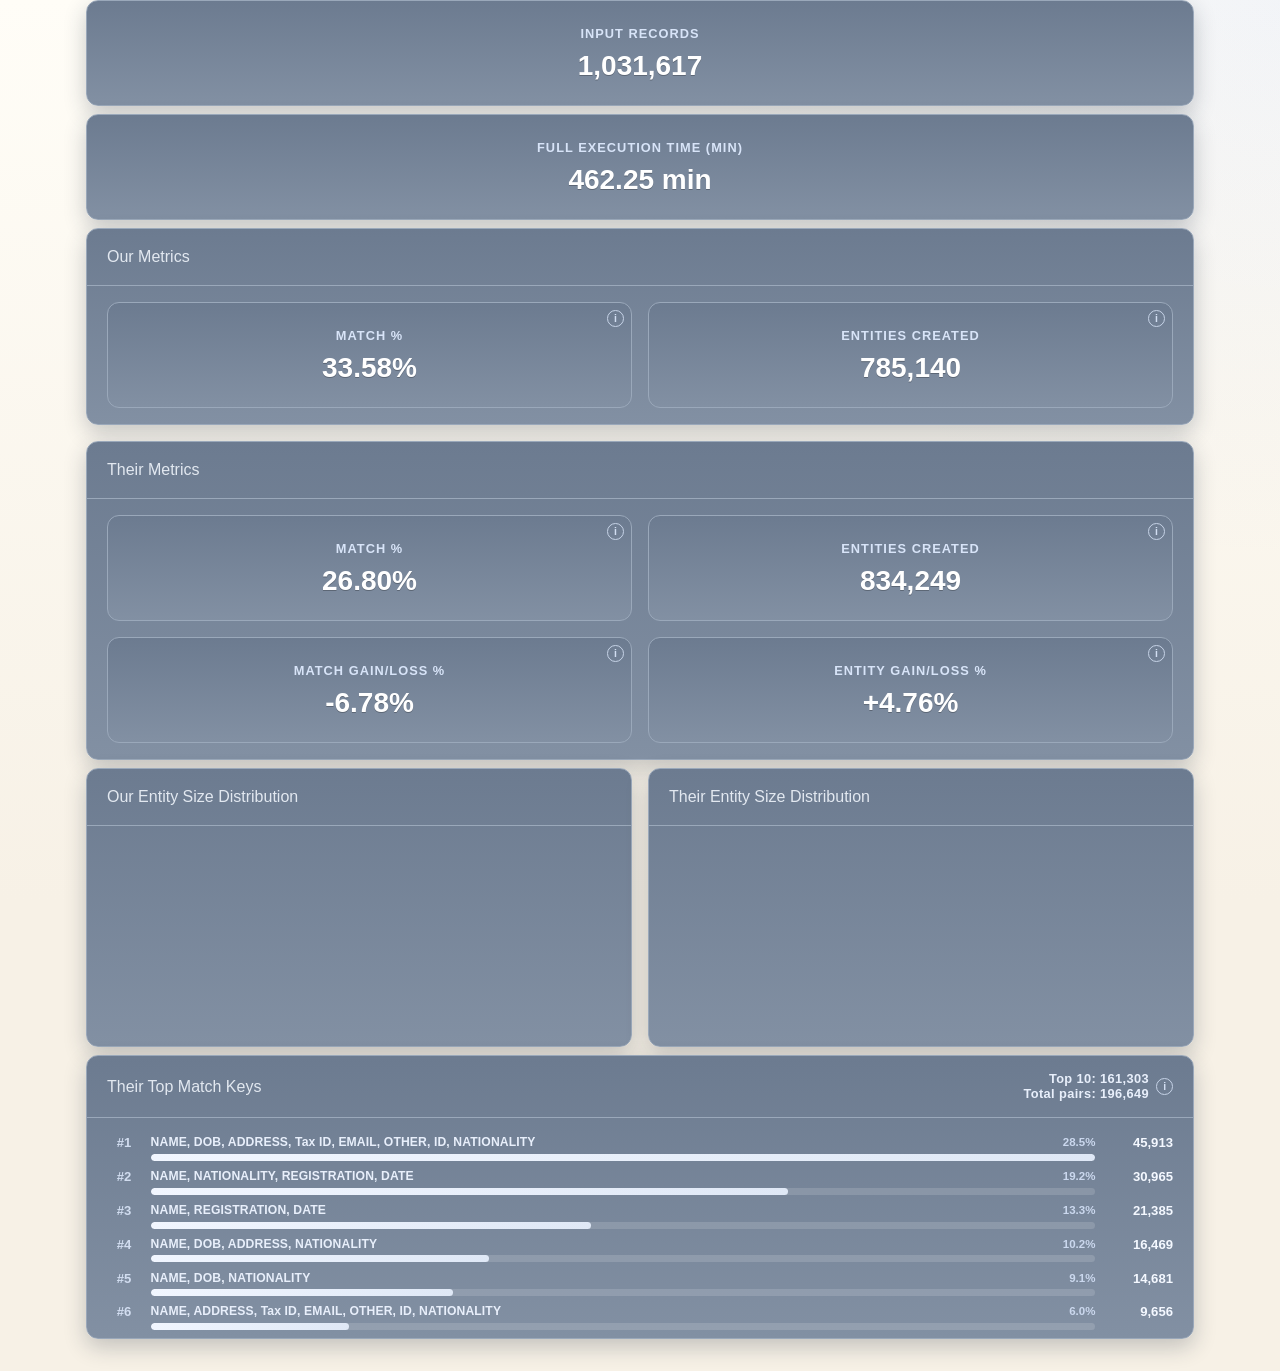
==== MVP/presentation/management_dashboard.html @ dd99fe5e "Add offline presentation bundle for dashboard viewing" ====
<!doctype html>
<html lang="en" data-bs-theme="dark">
  <head>
    <meta charset="utf-8">
    <meta name="viewport" content="width=device-width, initial-scale=1">
    <title>Quality Dashboard</title>
    <link rel="stylesheet" href="./tabler.min.css">
    <link rel="stylesheet" href="./management_dashboard.css">
  </head>
  <body>
    <div class="page">
      <div class="page-wrapper">
        <div class="page-body">
          <div class="container-xl">
            <div class="row row-cards mb-2">
              <div class="col-12">
                <div class="card controls-card input-records-card">
                  <div class="card-body controls-card-body input-records-card-body">
                    <div class="input-records-label">Input Records</div>
                    <div class="input-records-value" id="inputRecordsValue">n/a</div>
                  </div>
                </div>
              </div>
            </div>

            <div class="row row-cards mb-2">
              <div class="col-12">
                <div class="card controls-card input-records-card">
                  <div class="card-body controls-card-body input-records-card-body">
                    <div class="input-records-label">Full Execution Time (min)</div>
                    <div class="input-records-value" id="executionMinutesValue">n/a</div>
                  </div>
                </div>
              </div>
            </div>

            <div class="row row-cards mb-2" id="comparisonCards">
              <div class="col-12 col-xxl-6">
                <div class="card comparison-card comparison-card-our">
                  <div class="card-header">
                    <h3 class="card-title">Our Metrics</h3>
                  </div>
                  <div class="card-body">
                    <div class="row row-cards" id="ourMetricCards"></div>
                  </div>
                </div>
              </div>
              <div class="col-12 col-xxl-6">
                <div class="card comparison-card">
                  <div class="card-header">
                    <h3 class="card-title">Their Metrics</h3>
                  </div>
                  <div class="card-body">
                    <div class="row row-cards" id="theirMetricCards"></div>
                  </div>
                </div>
              </div>
            </div>

            <div class="row row-cards mb-2">
              <div class="col-xl-6">
                <div class="card">
                  <div class="card-header">
                    <h3 class="card-title">Our Entity Size Distribution</h3>
                  </div>
                  <div class="card-body chart-md">
                    <canvas id="ourEntitySizeChart"></canvas>
                  </div>
                </div>
              </div>
              <div class="col-xl-6">
                <div class="card">
                  <div class="card-header">
                    <h3 class="card-title">Their Entity Size Distribution</h3>
                  </div>
                  <div class="card-body chart-md">
                    <canvas id="theirEntitySizeChart"></canvas>
                  </div>
                </div>
              </div>
            </div>

            <div class="row row-cards mb-2">
              <div class="col-12">
                <div class="card">
                  <div class="card-header">
                    <h3 class="card-title">Their Top Match Keys</h3>
                    <div class="match-key-total-wrap">
                      <div class="match-key-total" id="matchKeyTotalValue">
                        <span>Top 10: n/a</span>
                        <span>Total pairs: n/a</span>
                      </div>
                      <span
                        class="match-key-total-info"
                        id="matchKeyTotalInfo"
                        role="button"
                        tabindex="0"
                        data-bs-toggle="tooltip"
                        data-bs-placement="left"
                        data-bs-title="Top 10 pairs are the pairs covered by the 10 keys shown. Total pairs are all unique matched record pairs in this run."
                        title="Top 10 pairs are the pairs covered by the 10 keys shown. Total pairs are all unique matched record pairs in this run."
                        aria-label="Top 10 pairs are the pairs covered by the 10 keys shown. Total pairs are all unique matched record pairs in this run."
                      >i</span>
                    </div>
                  </div>
                  <div class="card-body match-keys-body">
                    <div id="matchKeyList" class="match-key-list"></div>
                  </div>
                </div>
              </div>
            </div>

          </div>
        </div>
      </div>
    </div>

    <script src="./tabler.min.js"></script>
    <script src="./chart.umd.js"></script>
    <script src="./management_dashboard_data.js"></script>
    <script src="./management_dashboard.js"></script>
  </body>
</html>
---- MVP/presentation/management_dashboard.css ----
:root {
  --bg-page: #0b1220;
  --bg-card: #6c7b90;
  --bg-card-soft: #8290a3;
  --line: #9aa8ba;
  --text-main: #f1f6ff;
  --text-soft: #bfd0ea;
  --accent-blue: #5c8dff;
  --accent-cyan: #32c5b5;
  --accent-indigo: #8aa8ff;
}

html,
body {
  min-height: 100%;
  background-color: #f7f1e6;
}

body {
  margin: 0;
  font-family: "Inter", "Segoe UI", "Avenir Next", sans-serif;
  color: var(--text-main);
  background:
    radial-gradient(circle at top right, rgba(92, 141, 255, 0.08), transparent 36%),
    linear-gradient(180deg, #fffdf7 0%, #f7f1e6 100%);
}

.page {
  position: relative;
  min-height: 100vh;
}

.page-wrapper {
  position: relative;
  z-index: 1;
  margin: 0 !important;
}

.page-body {
  padding-top: 0;
  margin-top: 0 !important;
}

.page-pretitle {
  color: var(--text-soft);
}

.page-title {
  color: #f8fafc;
}

.card {
  background: linear-gradient(180deg, var(--bg-card) 0%, var(--bg-card-soft) 100%);
  border: 1px solid var(--line);
  border-radius: 12px;
  box-shadow: 0 8px 22px rgba(30, 41, 59, 0.24);
}

.card-header {
  border-bottom: 1px solid var(--line);
}

.card-title {
  color: #e2e8f0;
}

.comparison-card {
  height: 100%;
}

.controls-row {
  margin-top: 0.35rem;
}

.input-records-card-body {
  display: flex;
  flex-direction: column;
  align-items: center;
  justify-content: center;
  text-align: center;
  padding-top: 0.45rem;
  padding-bottom: 0.55rem;
  min-height: 104px;
}

.input-records-label {
  color: #d8e4f8;
  font-size: 0.8rem;
  text-transform: uppercase;
  letter-spacing: 0.08em;
  font-weight: 800;
}

.input-records-value {
  margin-top: 0.45rem;
  color: #ffffff;
  font-weight: 900;
  font-size: 1.75rem;
  line-height: 1.08;
  text-shadow: 0 1px 0 rgba(0, 0, 0, 0.25);
}

.metric-card {
  min-height: 86px;
}

.metric-card-our {
  background: linear-gradient(180deg, var(--bg-card) 0%, var(--bg-card-soft) 100%);
  border-color: var(--line);
}

.controls-card {
  background: linear-gradient(180deg, var(--bg-card) 0%, var(--bg-card-soft) 100%);
  border-color: var(--line);
}

.metric-card-our .metric-label {
  color: #d8e4f8;
}

.metric-card-our .metric-value {
  color: #ffffff;
}

.metric-card .card-body {
  position: relative;
  display: flex;
  flex-direction: column;
  align-items: center;
  justify-content: center;
  text-align: center;
  min-height: 104px;
}

.metric-label {
  color: #d8e4f8;
  font-size: 0.8rem;
  text-transform: uppercase;
  letter-spacing: 0.08em;
  font-weight: 800;
}

.metric-help-icon {
  position: absolute;
  top: 0.45rem;
  right: 0.45rem;
  z-index: 2;
  display: inline-flex;
  align-items: center;
  justify-content: center;
  width: 1.05rem;
  height: 1.05rem;
  border: 1px solid rgba(216, 228, 248, 0.88);
  border-radius: 50%;
  color: #d8e4f8;
  font-size: 0.66rem;
  font-weight: 900;
  line-height: 1;
  cursor: help;
  user-select: none;
  opacity: 0.95;
  isolation: isolate;
}

.metric-help-icon:hover,
.metric-help-icon:focus-visible {
  color: #ffffff;
  border-color: #ffffff;
  outline: none;
}

.metric-help-icon::after {
  content: attr(data-help-text);
  position: absolute;
  right: 0;
  top: calc(100% + 0.35rem);
  min-width: 220px;
  max-width: 300px;
  padding: 0.45rem 0.55rem;
  border-radius: 8px;
  border: 1px solid rgba(216, 228, 248, 0.35);
  background: rgba(15, 23, 42, 0.96);
  color: #eaf1ff;
  font-size: 0.72rem;
  font-weight: 600;
  line-height: 1.3;
  letter-spacing: 0.01em;
  text-transform: none;
  text-align: left;
  white-space: normal;
  box-shadow: 0 8px 24px rgba(0, 0, 0, 0.35);
  opacity: 0;
  visibility: hidden;
  transform: translateY(-4px);
  transition: opacity 120ms ease, transform 120ms ease, visibility 120ms ease;
  pointer-events: none;
  z-index: 20;
}

.metric-help-icon::before {
  content: "";
  position: absolute;
  right: 0.35rem;
  top: calc(100% + 0.1rem);
  border-left: 5px solid transparent;
  border-right: 5px solid transparent;
  border-bottom: 5px solid rgba(15, 23, 42, 0.96);
  opacity: 0;
  visibility: hidden;
  transform: translateY(-4px);
  transition: opacity 120ms ease, transform 120ms ease, visibility 120ms ease;
  pointer-events: none;
  z-index: 21;
}

.metric-help-icon:hover::after,
.metric-help-icon:hover::before,
.metric-help-icon:focus-visible::after,
.metric-help-icon:focus-visible::before {
  opacity: 1;
  visibility: visible;
  transform: translateY(0);
}

.metric-value {
  margin-top: 0.45rem;
  font-size: 1.75rem;
  line-height: 1.08;
  font-weight: 900;
  color: #ffffff;
  text-shadow: 0 1px 0 rgba(0, 0, 0, 0.25);
}

.spotlight-grid {
  display: grid;
  grid-template-columns: repeat(4, minmax(0, 1fr));
  gap: 0.75rem;
  margin-top: 1rem;
}

.spotlight-item {
  background: rgba(255, 255, 255, 0.08);
  border: 1px solid #8d99ab;
  border-radius: 10px;
  padding: 0.6rem;
}

.spotlight-k {
  color: var(--text-soft);
  font-size: 0.7rem;
  text-transform: uppercase;
  letter-spacing: 0.05em;
}

.spotlight-v {
  color: #f8fafc;
  font-weight: 700;
  font-size: 1.06rem;
  margin-top: 0.18rem;
}

.form-label {
  color: #cbd5e1;
}

.form-select {
  background: #4b5563;
  border-color: var(--line);
  color: var(--text-main);
}

.form-select:focus {
  border-color: var(--accent-blue);
  box-shadow: 0 0 0 0.2rem rgba(92, 141, 255, 0.22);
}

.chart-md {
  height: 220px;
}

.match-keys-body {
  height: 220px;
  max-height: 220px;
  overflow-y: auto;
}

.match-key-list {
  display: grid;
  gap: 0.45rem;
}

.match-key-row {
  display: grid;
  grid-template-columns: 34px minmax(0, 1fr) 68px;
  gap: 0.6rem;
  align-items: start;
}

.match-key-rank {
  color: #dbe6f9;
  font-weight: 800;
  font-size: 0.82rem;
  text-align: center;
  opacity: 0.9;
}

.match-key-center {
  min-width: 0;
}

.match-key-label-line {
  display: flex;
  justify-content: space-between;
  gap: 0.6rem;
  align-items: baseline;
  font-size: 0.76rem;
  color: #e8effb;
}

.match-key-label {
  white-space: normal;
  overflow: visible;
  text-overflow: clip;
  font-weight: 700;
  letter-spacing: 0.01em;
  line-height: 1.2;
}

.match-key-share {
  color: #cbd8ee;
  font-size: 0.72rem;
  font-weight: 700;
  flex-shrink: 0;
  padding-left: 0.5rem;
}

.match-key-track {
  margin-top: 0.2rem;
  background: rgba(255, 255, 255, 0.14);
  border-radius: 999px;
  height: 7px;
  overflow: hidden;
}

.match-key-fill {
  height: 100%;
  border-radius: 999px;
  background: linear-gradient(90deg, #f1f6ff, #dfe8f6);
}

.match-key-count {
  text-align: right;
  font-weight: 800;
  color: #f4f8ff;
  font-size: 0.82rem;
}

.match-key-empty {
  color: #d2dced;
  font-size: 0.86rem;
  opacity: 0.95;
}

.match-key-total {
  display: flex;
  flex-direction: column;
  align-items: flex-end;
  line-height: 1.15;
  text-align: right;
  color: #e8effb;
  font-weight: 800;
  font-size: 0.8rem;
  letter-spacing: 0.03em;
}

.match-key-total-wrap {
  margin-left: auto;
  display: inline-flex;
  align-items: center;
  gap: 0.45rem;
}

.match-key-total-info {
  position: relative;
  z-index: 2;
  display: inline-flex;
  align-items: center;
  justify-content: center;
  width: 1.05rem;
  height: 1.05rem;
  border: 1px solid rgba(216, 228, 248, 0.88);
  border-radius: 50%;
  color: #d8e4f8;
  font-size: 0.66rem;
  font-weight: 900;
  line-height: 1;
  cursor: help;
  user-select: none;
  opacity: 0.95;
}

.match-key-total-info:hover,
.match-key-total-info:focus-visible {
  color: #ffffff;
  border-color: #ffffff;
  outline: none;
}

.status-badge {
  font-size: 0.68rem;
  text-transform: uppercase;
  letter-spacing: 0.05em;
  border-radius: 999px;
  padding: 0.22rem 0.52rem;
  border: 1px solid transparent;
  font-weight: 700;
}

.status-success {
  color: #bbf7d0;
  background: rgba(34, 197, 94, 0.18);
  border-color: rgba(74, 222, 128, 0.5);
}

.status-failed {
  color: #fecdd3;
  background: rgba(244, 63, 94, 0.2);
  border-color: rgba(251, 113, 133, 0.5);
}

.status-incomplete {
  color: #fde68a;
  background: rgba(245, 158, 11, 0.2);
  border-color: rgba(251, 191, 36, 0.55);
}

.legend-grid {
  display: grid;
  grid-template-columns: repeat(2, minmax(0, 1fr));
  gap: 0.7rem 1rem;
  color: #dbeafe;
}

.card a {
  color: #a8c1ff;
}

.card a:hover {
  color: #d3e0ff;
}

.table {
  --tblr-table-color: #e2e8f0;
}

.table thead th {
  color: #c6d4ef;
  border-bottom-color: var(--line);
}

.table td,
.table th {
  border-color: var(--line);
}

.btn-outline-primary {
  border-color: var(--accent-blue);
  color: #d2deff;
}

.btn-outline-primary:hover {
  background: rgba(92, 141, 255, 0.2);
  border-color: var(--accent-blue);
  color: #f2f6ff;
}

.text-muted {
  color: #94a3b8 !important;
}

@media (max-width: 1024px) {
  .spotlight-grid {
    grid-template-columns: repeat(2, minmax(0, 1fr));
  }
  .legend-grid {
    grid-template-columns: 1fr;
  }
}

@media (max-width: 768px) {
  .page-body {
    padding-top: 0;
  }

  .spotlight-grid {
    grid-template-columns: 1fr;
  }

  .chart-md {
    height: 200px;
  }

  .metric-value {
    font-size: 1.36rem;
  }
}
.controls-card-body {
  padding-top: 0.5rem;
  padding-bottom: 0.5rem;
}

.controls-card-body .form-label {
  margin-bottom: 0.35rem;
  font-size: 0.86rem;
  display: block;
  text-align: center;
}

.controls-card-body .form-select {
  min-height: 2.25rem;
  font-size: 0.92rem;
  text-align: center;
  text-align-last: center;
  max-width: 860px;
  margin: 0 auto;
  background: #4b5563;
  border-color: var(--line);
  color: var(--text-main);
}

#runSelector option {
  background: #4b5563;
  color: var(--text-main);
  text-align: center;
}

.controls-card .form-select:focus {
  border-color: var(--accent-blue);
  box-shadow: 0 0 0 0.2rem rgba(92, 141, 255, 0.22);
}
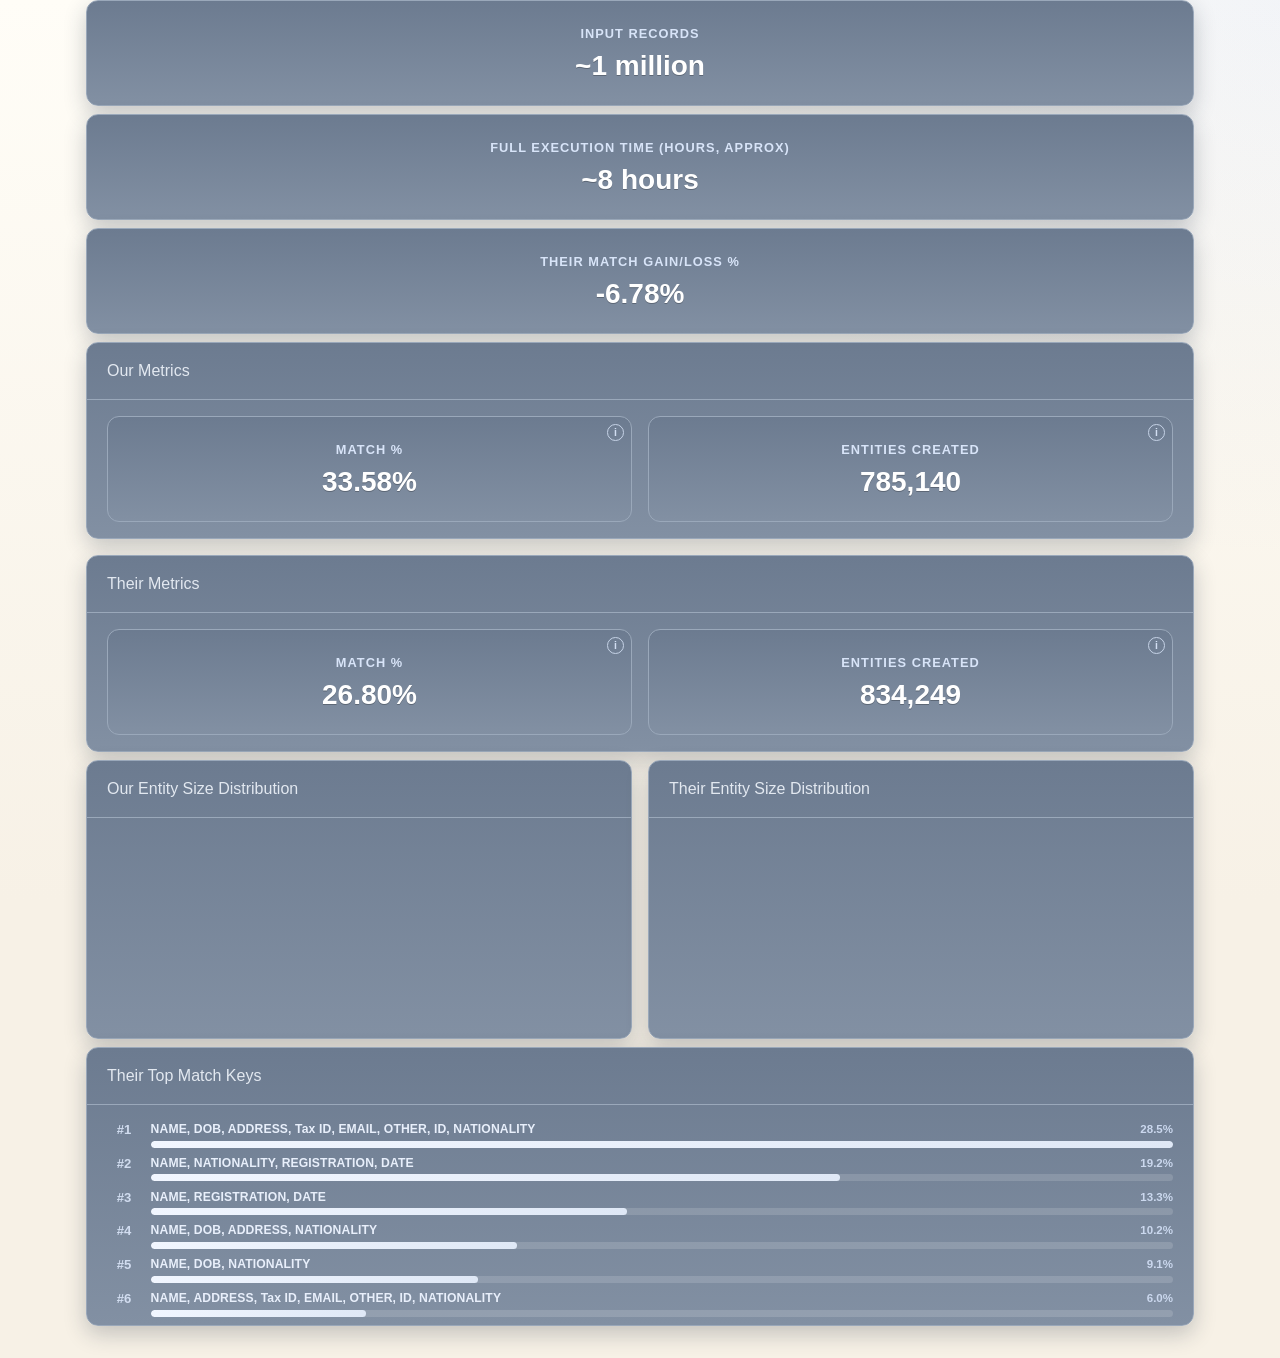
==== commit 6c427bdc: "Refine dashboard layout and business-focused metric display" ====
--- a/MVP/presentation/management_dashboard.html
+++ b/MVP/presentation/management_dashboard.html
@@ -27,8 +27,19 @@
               <div class="col-12">
                 <div class="card controls-card input-records-card">
                   <div class="card-body controls-card-body input-records-card-body">
-                    <div class="input-records-label">Full Execution Time (min)</div>
+                    <div class="input-records-label">Full Execution Time (hours, approx)</div>
                     <div class="input-records-value" id="executionMinutesValue">n/a</div>
+                  </div>
+                </div>
+              </div>
+            </div>
+
+            <div class="row row-cards mb-2">
+              <div class="col-12">
+                <div class="card controls-card input-records-card">
+                  <div class="card-body controls-card-body input-records-card-body">
+                    <div class="input-records-label">Their Match Gain/Loss %</div>
+                    <div class="input-records-value" id="theirMatchGainLossValue">n/a</div>
                   </div>
                 </div>
               </div>
@@ -85,23 +96,6 @@
                 <div class="card">
                   <div class="card-header">
                     <h3 class="card-title">Their Top Match Keys</h3>
-                    <div class="match-key-total-wrap">
-                      <div class="match-key-total" id="matchKeyTotalValue">
-                        <span>Top 10: n/a</span>
-                        <span>Total pairs: n/a</span>
-                      </div>
-                      <span
-                        class="match-key-total-info"
-                        id="matchKeyTotalInfo"
-                        role="button"
-                        tabindex="0"
-                        data-bs-toggle="tooltip"
-                        data-bs-placement="left"
-                        data-bs-title="Top 10 pairs are the pairs covered by the 10 keys shown. Total pairs are all unique matched record pairs in this run."
-                        title="Top 10 pairs are the pairs covered by the 10 keys shown. Total pairs are all unique matched record pairs in this run."
-                        aria-label="Top 10 pairs are the pairs covered by the 10 keys shown. Total pairs are all unique matched record pairs in this run."
-                      >i</span>
-                    </div>
                   </div>
                   <div class="card-body match-keys-body">
                     <div id="matchKeyList" class="match-key-list"></div>
--- a/MVP/presentation/management_dashboard.css
+++ b/MVP/presentation/management_dashboard.css
@@ -291,7 +291,7 @@
 
 .match-key-row {
   display: grid;
-  grid-template-columns: 34px minmax(0, 1fr) 68px;
+  grid-template-columns: 34px minmax(0, 1fr);
   gap: 0.6rem;
   align-items: start;
 }
